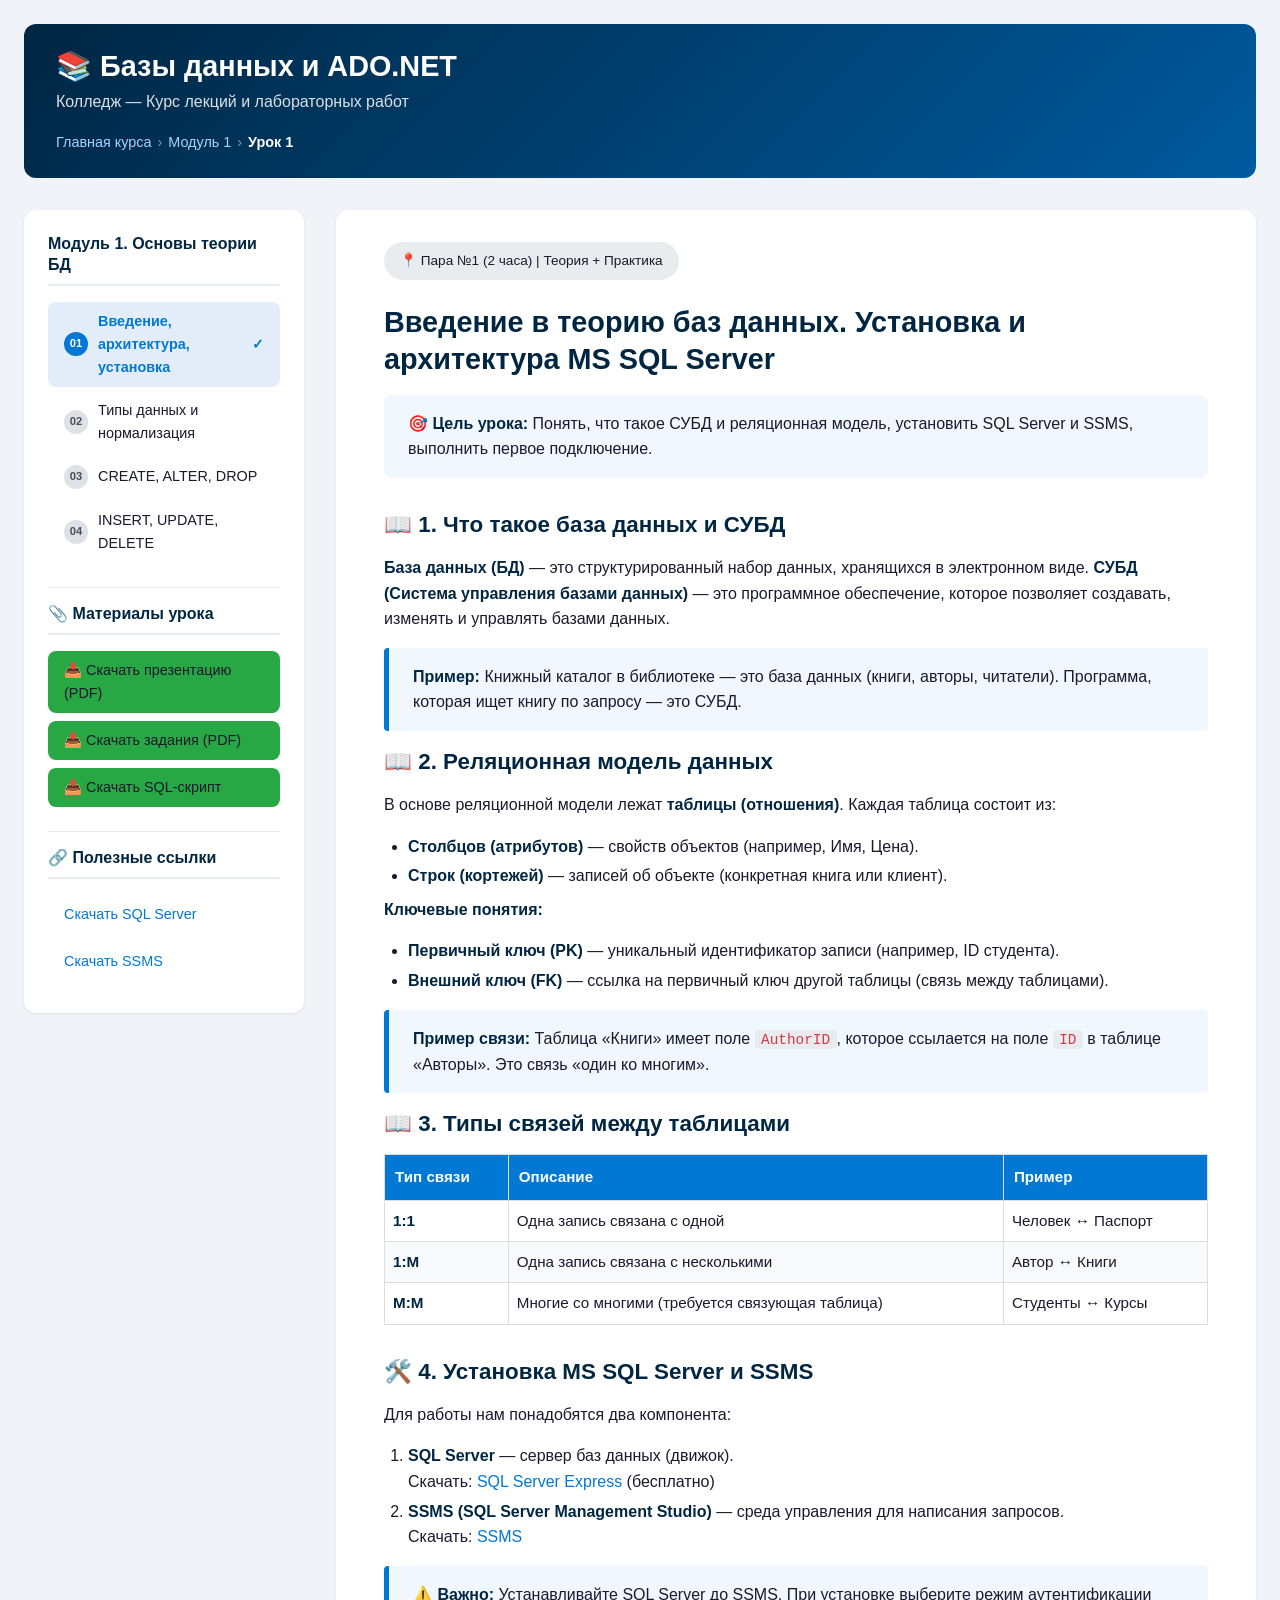
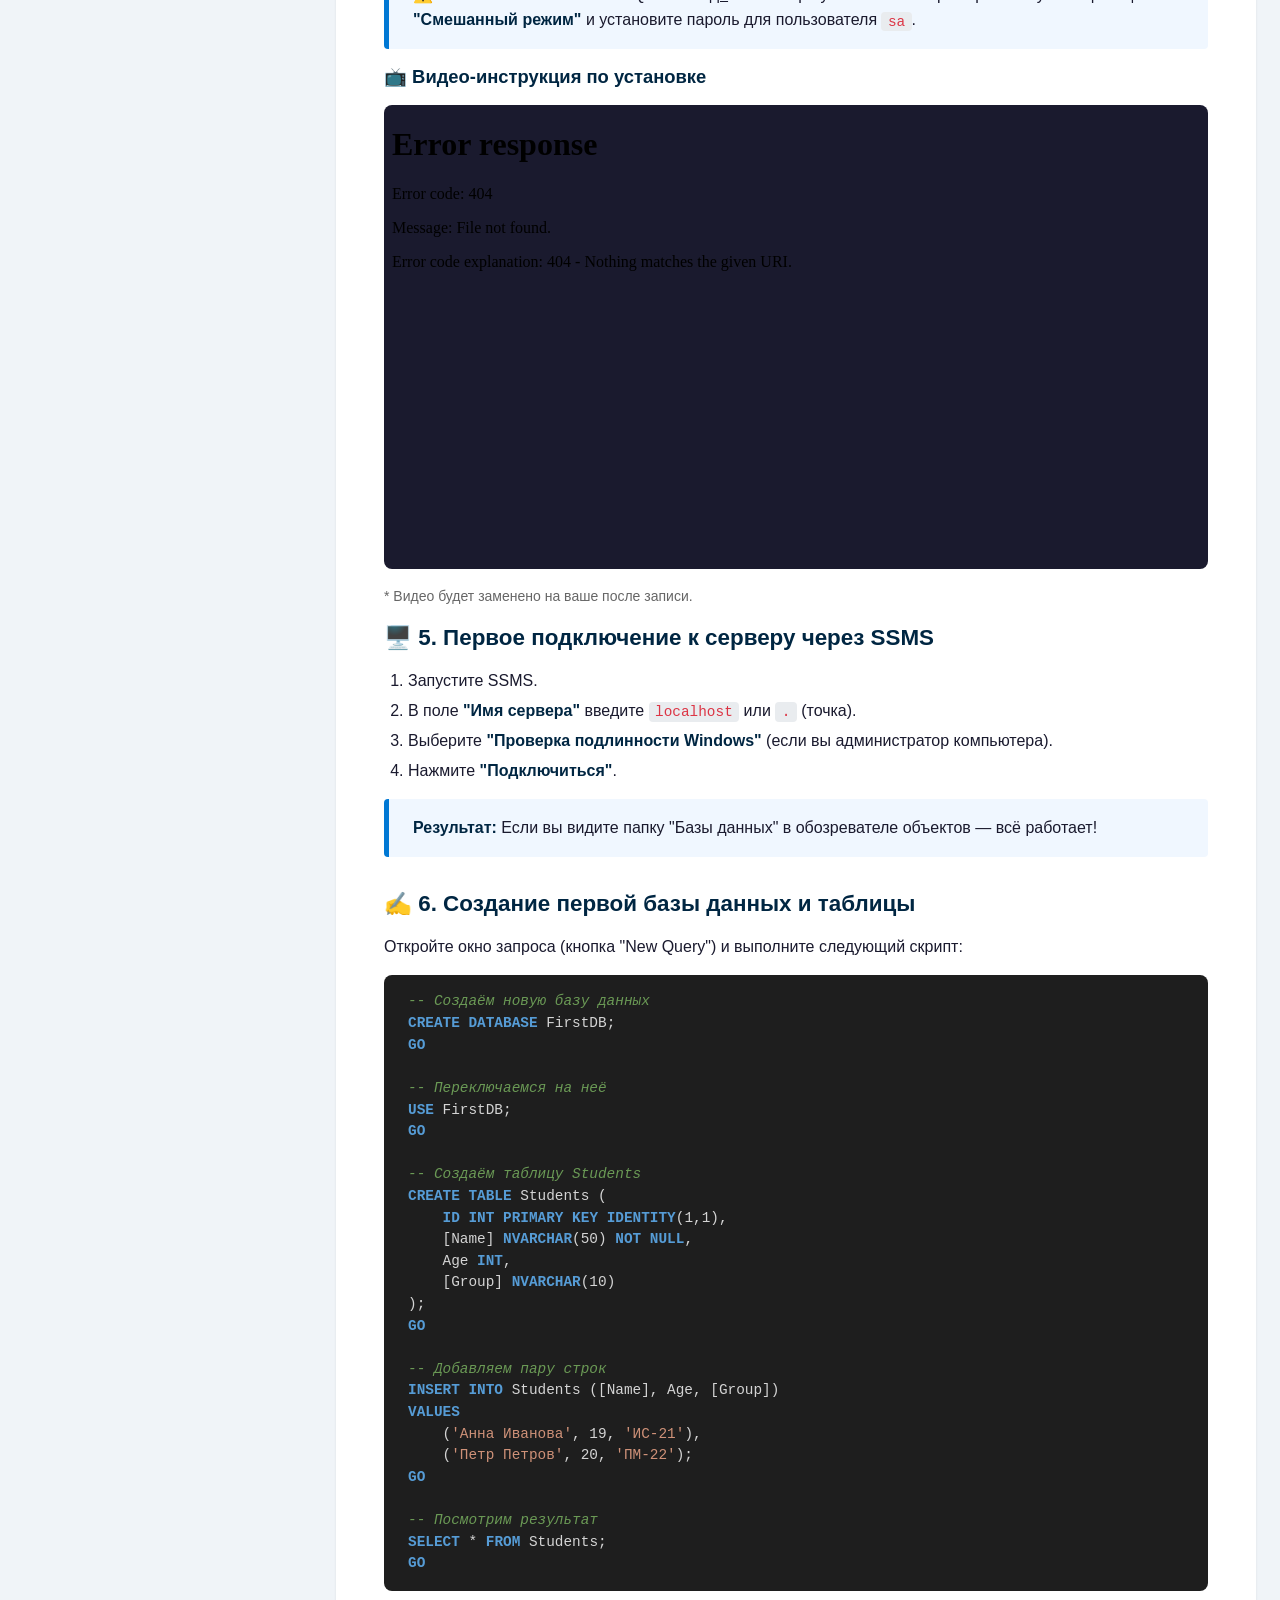
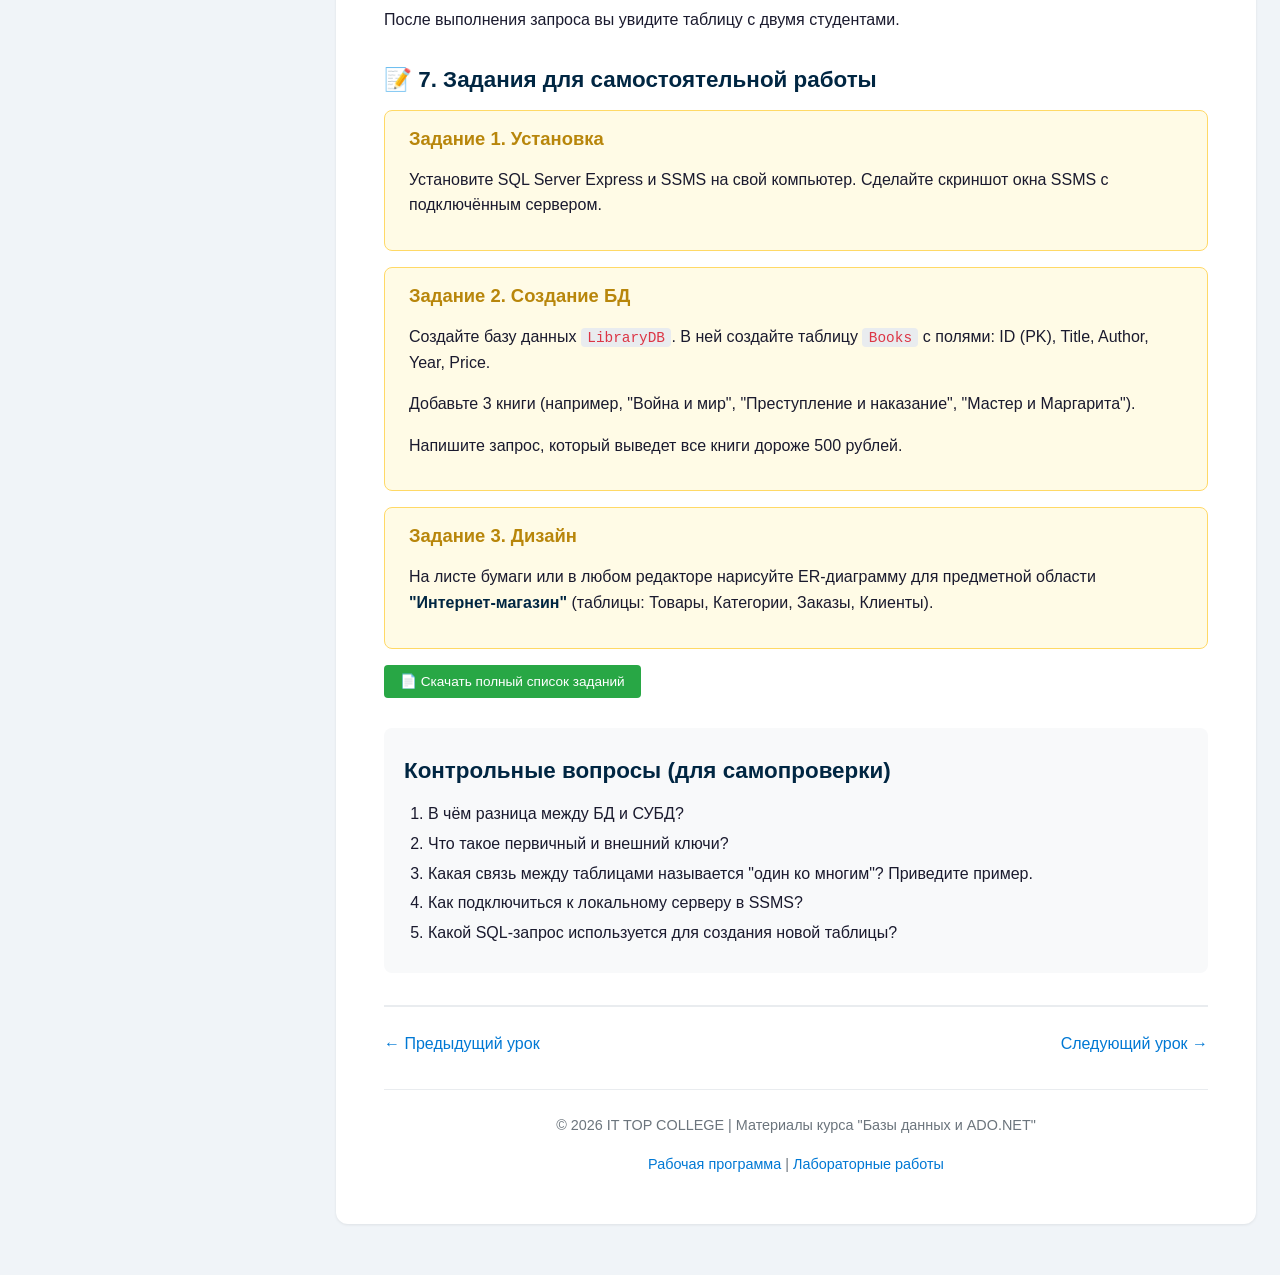
==== course_sql_ado/module_1_intro/lesson_1/index.html @ ef89f955 "add_ado_cource create struct ado net course" ====
<!DOCTYPE html>
<html lang="ru">
<head>
    <meta charset="UTF-8" />
    <meta name="viewport" content="width=device-width, initial-scale=1.0" />
    <title>Урок 1. Введение в теорию БД и установка SQL Server</title>
    <link rel="stylesheet" href="../../../assets/css/main.css" />
    
</head>
<body>

    <div class="course-container">
        <!-- Шапка курса -->
        <header class="course-header">
            <div class="header-content">
                <h1>📚 Базы данных и ADO.NET</h1>
                <p class="subtitle">Колледж — Курс лекций и лабораторных работ</p>
                <nav class="breadcrumb">
                    <a href="../../index.html">Главная курса</a>
                    <span>›</span>
                    <a href="/kolledj/course_sql_ado/module_1_intro/index.html">Модуль 1</a>
                    <span>›</span>
                    <span class="current">Урок 1</span>
                </nav>
            </div>
        </header>

        <!-- Основной контент -->
        <main class="lesson-content">
            <aside class="lesson-sidebar">
                <div class="module-info">
                    <h3>Модуль 1. Основы теории БД</h3>
                    <ul class="lesson-list">
                        <li class="active">
                            <a href="#">
                                <span class="lesson-num">01</span> Введение, архитектура, установка
                                <span class="badge done">✓</span>
                            </a>
                        </li>
                        <li>
                            <a href="lesson_2/index.html">
                                <span class="lesson-num">02</span> Типы данных и нормализация
                            </a>
                        </li>
                        <li>
                            <a href="#">
                                <span class="lesson-num">03</span> CREATE, ALTER, DROP
                            </a>
                        </li>
                        <li>
                            <a href="#">
                                <span class="lesson-num">04</span> INSERT, UPDATE, DELETE
                            </a>
                        </li>
                    </ul>
                </div>
                <div class="resources-block">
                    <h4>📎 Материалы урока</h4>
                    <ul>
                        <li>
                            <a href="lesson_1_presentation.pdf" class="download-btn" download>
                                📥 Скачать презентацию (PDF)
                            </a>
                        </li>
                        <li>
                            <a href="lesson_1_tasks.pdf" class="download-btn" download>
                                📥 Скачать задания (PDF)
                            </a>
                        </li>
                        <li>
                            <a href="lesson_1_scripts.sql" class="download-btn" download>
                                📥 Скачать SQL-скрипт
                            </a>
                        </li>
                    </ul>
                </div>
                <div class="quick-links">
                    <h4>🔗 Полезные ссылки</h4>
                    <ul>
                        <li><a href="https://www.microsoft.com/ru-ru/sql-server/sql-server-downloads" target="_blank">Скачать SQL Server</a></li>
                        <li><a href="https://docs.microsoft.com/ru-ru/sql/ssms/download-sql-server-management-studio-ssms" target="_blank">Скачать SSMS</a></li>
                    </ul>
                </div>
            </aside>

            <section class="lesson-main">
                <div class="lesson-header">
                    <span class="lesson-progress">📍 Пара №1 (2 часа) | Теория + Практика</span>
                    <h2>Введение в теорию баз данных. Установка и архитектура MS SQL Server</h2>
                    <p class="lesson-goal">
                        <strong>🎯 Цель урока:</strong> Понять, что такое СУБД и реляционная модель, установить SQL Server и SSMS, выполнить первое подключение.
                    </p>
                </div>

                <!-- ====== БЛОК 1. ТЕОРИЯ ====== -->
                <section class="theory-block">
                    <h3>📖 1. Что такое база данных и СУБД</h3>
                    <p>
                        <strong>База данных (БД)</strong> — это структурированный набор данных, хранящихся в электронном виде.
                        <strong>СУБД (Система управления базами данных)</strong> — это программное обеспечение, которое позволяет создавать, изменять и управлять базами данных.
                    </p>
                    <div class="highlight-box">
                        <strong>Пример:</strong> Книжный каталог в библиотеке — это база данных (книги, авторы, читатели). Программа, которая ищет книгу по запросу — это СУБД.
                    </div>

                    <h3>📖 2. Реляционная модель данных</h3>
                    <p>
                        В основе реляционной модели лежат <strong>таблицы (отношения)</strong>. Каждая таблица состоит из:
                    </p>
                    <ul>
                        <li><strong>Столбцов (атрибутов)</strong> — свойств объектов (например, Имя, Цена).</li>
                        <li><strong>Строк (кортежей)</strong> — записей об объекте (конкретная книга или клиент).</li>
                    </ul>
                    <p>
                        <strong>Ключевые понятия:</strong>
                    </p>
                    <ul>
                        <li><strong>Первичный ключ (PK)</strong> — уникальный идентификатор записи (например, ID студента).</li>
                        <li><strong>Внешний ключ (FK)</strong> — ссылка на первичный ключ другой таблицы (связь между таблицами).</li>
                    </ul>
                    <div class="highlight-box">
                        <strong>Пример связи:</strong> Таблица «Книги» имеет поле <code>AuthorID</code>, которое ссылается на поле <code>ID</code> в таблице «Авторы». Это связь «один ко многим».
                    </div>

                    <h3>📖 3. Типы связей между таблицами</h3>
                    <table style="width:100%; border-collapse: collapse; margin:15px 0;">
                        <thead style="background:#0078d4; color:white;">
                            <tr><th style="padding:10px; border:1px solid #ddd;">Тип связи</th><th style="padding:10px; border:1px solid #ddd;">Описание</th><th style="padding:10px; border:1px solid #ddd;">Пример</th></tr>
                        </thead>
                        <tbody>
                            <tr><td style="padding:8px; border:1px solid #ddd;"><strong>1:1</strong></td><td style="padding:8px; border:1px solid #ddd;">Одна запись связана с одной</td><td style="padding:8px; border:1px solid #ddd;">Человек ↔ Паспорт</td></tr>
                            <tr><td style="padding:8px; border:1px solid #ddd;"><strong>1:M</strong></td><td style="padding:8px; border:1px solid #ddd;">Одна запись связана с несколькими</td><td style="padding:8px; border:1px solid #ddd;">Автор ↔ Книги</td></tr>
                            <tr><td style="padding:8px; border:1px solid #ddd;"><strong>M:M</strong></td><td style="padding:8px; border:1px solid #ddd;">Многие со многими (требуется связующая таблица)</td><td style="padding:8px; border:1px solid #ddd;">Студенты ↔ Курсы</td></tr>
                        </tbody>
                    </table>
                </section>

                <!-- ====== БЛОК 2. ПРАКТИКА УСТАНОВКИ ====== -->
                <section class="practice-block">
                    <h3>🛠️ 4. Установка MS SQL Server и SSMS</h3>
                    <p>
                        Для работы нам понадобятся два компонента:
                    </p>
                    <ol>
                        <li>
                            <strong>SQL Server</strong> — сервер баз данных (движок).<br />
                            Скачать: <a href="https://www.microsoft.com/ru-ru/sql-server/sql-server-downloads" target="_blank">SQL Server Express</a> (бесплатно)
                        </li>
                        <li>
                            <strong>SSMS (SQL Server Management Studio)</strong> — среда управления для написания запросов.<br />
                            Скачать: <a href="https://docs.microsoft.com/ru-ru/sql/ssms/download-sql-server-management-studio-ssms" target="_blank">SSMS</a>
                        </li>
                    </ol>
                    <div class="highlight-box">
                        <strong>⚠️ Важно:</strong> Устанавливайте SQL Server <u>до</u> SSMS. При установке выберите режим аутентификации <strong>"Смешанный режим"</strong> и установите пароль для пользователя <code>sa</code>.
                    </div>

                    <!-- Видео-инструкция (пример вставки с YouTube) -->
                    <h4>📺 Видео-инструкция по установке</h4>
                    <div class="video-container">
                        <!-- Здесь вставьте iframe с вашим видео, например с YouTube -->
                        <iframe 
                            src="../../../docs/video/smss_install.mp4" 
                            title="Установка SQL Server и SSMS"
                            frameborder="0" 
                            allow="accelerometer; autoplay; clipboard-write; encrypted-media; gyroscope; picture-in-picture" 
                            allowfullscreen>
                        </iframe>
                    </div>
                    <p style="font-size:14px; color:#666;">* Видео будет заменено на ваше после записи.</p>

                    <h3>🖥️ 5. Первое подключение к серверу через SSMS</h3>
                    <ol>
                        <li>Запустите SSMS.</li>
                        <li>В поле <strong>"Имя сервера"</strong> введите <code>localhost</code> или <code>.</code> (точка).</li>
                        <li>Выберите <strong>"Проверка подлинности Windows"</strong> (если вы администратор компьютера).</li>
                        <li>Нажмите <strong>"Подключиться"</strong>.</li>
                    </ol>
                    <div class="highlight-box">
                        <strong>Результат:</strong> Если вы видите папку "Базы данных" в обозревателе объектов — всё работает!
                    </div>
                </section>

                <!-- ====== БЛОК 3. ПЕРВЫЙ SQL-СКРИПТ ====== -->
                <section class="code-block-section">
                    <h3>✍️ 6. Создание первой базы данных и таблицы</h3>
                    <p>
                        Откройте окно запроса (кнопка "New Query") и выполните следующий скрипт:
                    </p>
                    <div class="code-block">
                        <pre><code><span class="sql-comment">-- Создаём новую базу данных</span>
<span class="sql-keyword">CREATE DATABASE</span> FirstDB;
<span class="sql-keyword">GO</span>

<span class="sql-comment">-- Переключаемся на неё</span>
<span class="sql-keyword">USE</span> FirstDB;
<span class="sql-keyword">GO</span>

<span class="sql-comment">-- Создаём таблицу Students</span>
<span class="sql-keyword">CREATE TABLE</span> Students (
    <span class="sql-keyword">ID</span> <span class="sql-keyword">INT</span> <span class="sql-keyword">PRIMARY KEY</span> <span class="sql-keyword">IDENTITY</span>(1,1),
    [Name] <span class="sql-keyword">NVARCHAR</span>(50) <span class="sql-keyword">NOT NULL</span>,
    Age <span class="sql-keyword">INT</span>,
    [Group] <span class="sql-keyword">NVARCHAR</span>(10)
);
<span class="sql-keyword">GO</span>

<span class="sql-comment">-- Добавляем пару строк</span>
<span class="sql-keyword">INSERT INTO</span> Students ([Name], Age, [Group])
<span class="sql-keyword">VALUES</span> 
    (<span class="sql-string">'Анна Иванова'</span>, 19, <span class="sql-string">'ИС-21'</span>),
    (<span class="sql-string">'Петр Петров'</span>, 20, <span class="sql-string">'ПМ-22'</span>);
<span class="sql-keyword">GO</span>

<span class="sql-comment">-- Посмотрим результат</span>
<span class="sql-keyword">SELECT</span> * <span class="sql-keyword">FROM</span> Students;
<span class="sql-keyword">GO</span></code></pre>
                    </div>
                    <p>
                        После выполнения запроса вы увидите таблицу с двумя студентами.
                    </p>
                </section>

                <!-- ====== БЛОК 4. ЗАДАНИЯ ====== -->
                <section class="tasks-block">
                    <h3>📝 7. Задания для самостоятельной работы</h3>
                    <div class="task-card">
                        <h4>Задание 1. Установка</h4>
                        <p>Установите SQL Server Express и SSMS на свой компьютер. Сделайте скриншот окна SSMS с подключённым сервером.</p>
                    </div>
                    <div class="task-card">
                        <h4>Задание 2. Создание БД</h4>
                        <p>Создайте базу данных <code>LibraryDB</code>. В ней создайте таблицу <code>Books</code> с полями: ID (PK), Title, Author, Year, Price.</p>
                        <p>Добавьте 3 книги (например, "Война и мир", "Преступление и наказание", "Мастер и Маргарита").</p>
                        <p>Напишите запрос, который выведет все книги дороже 500 рублей.</p>
                    </div>
                    <div class="task-card">
                        <h4>Задание 3. Дизайн</h4>
                        <p>На листе бумаги или в любом редакторе нарисуйте ER-диаграмму для предметной области <strong>"Интернет-магазин"</strong> (таблицы: Товары, Категории, Заказы, Клиенты).</p>
                    </div>
                    <p style="margin-top:15px;">
                        <a href="tasks.html" class="download-btn" download>📄 Скачать полный список заданий</a>
                    </p>
                </section>

                <!-- ====== БЛОК 5. КОНТРОЛЬНЫЕ ВОПРОСЫ ====== -->
                <section class="quiz-block" style="background:#f8f9fa; padding:20px; border-radius:8px; margin-top:30px;">
                    <h3>Контрольные вопросы (для самопроверки)</h3>
                    <ol>
                        <li>В чём разница между БД и СУБД?</li>
                        <li>Что такое первичный и внешний ключи?</li>
                        <li>Какая связь между таблицами называется "один ко многим"? Приведите пример.</li>
                        <li>Как подключиться к локальному серверу в SSMS?</li>
                        <li>Какой SQL-запрос используется для создания новой таблицы?</li>
                    </ol>
                </section>

                <!-- ====== НАВИГАЦИЯ ====== -->
                <div class="nav-buttons">
                    <a href="#" class="disabled">← Предыдущий урок</a>
                    <a href="/kolledj/course_sql_ado/module_1_intro/lesson_2/index.html">Следующий урок →</a>
                </div>

                <!-- ====== ПОДВАЛ ====== -->
                <footer class="lesson-footer">
                    <p>© 2026 IT TOP COLLEGE | Материалы курса "Базы данных и ADO.NET"</p>
                    <p>
                        <a href="/kolledj/course_sql_ado/syllabus.html">Рабочая программа</a> |
                        <a href="/kolledj/course_sql_ado/labs/index.html">Лабораторные работы</a>
                    </p>
                </footer>
            </section>
        </main>
    </div>

</body>
</html>
---- assets/css/main.css ----
/* ========================================
   MAIN.CSS — Единый файл стилей
   Импортирует все компоненты
   ======================================== */

/* 1. Базовые настройки */
@import 'base/variables.css';
@import 'base/reset.css';
@import 'base/typography.css';

/* 2. Компоненты */
@import 'components/header.css';
@import 'components/footer.css';
@import 'components/buttons.css';
@import 'components/cards.css';
@import 'components/sidebar.css';
@import 'components/code-blocks.css';
@import 'components/alerts.css';
@import 'components/tables.css';
@import 'components/neo-card.css';        /* ← НОВОЕ */

/* 3. Layouts */
@import 'layouts/grid.css';
@import 'layouts/navigation.css';
@import 'layouts/responsive.css';

/* 4. Стили страниц */
@import 'pages/course-home.css';
@import 'pages/lesson.css';
@import 'pages/module.css';
@import 'pages/python-roadmap.css';       /* ← НОВОЕ */

/* 5. Темы */
@import 'themes/dark.css';                /* ← НОВОЕ */

/* ========================================
   Дополнительные глобальные стили
   ======================================== */

/* Скрытие для screen reader */
.sr-only {
    position: absolute;
    width: 1px;
    height: 1px;
    padding: 0;
    margin: -1px;
    overflow: hidden;
    clip: rect(0, 0, 0, 0);
    border: 0;
}

/* Стили для тела с тёмной темой */
body.dark-theme {
    background: #080a12;
    background-image: radial-gradient(ellipse at 20% 50%, #141b2b 0%, #080a12 70%);
    min-height: 100vh;
    display: flex;
    flex-direction: column;
    align-items: center;
    justify-content: center;
    padding: 2rem 1.5rem;
    color: #eef2f6;
}

/* Адаптив для тёмной темы */
@media (max-width: 640px) {
    body.dark-theme .neo-header .brand {
        font-size: 2.6rem;
    }
    body.dark-theme .neo-header .sub {
        font-size: 0.95rem;
        padding: 0.4rem 1.4rem;
    }
    body.dark-theme .neo-card .card-title {
        font-size: 1.5rem;
    }
    body.dark-theme .neo-grid {
        gap: 1.5rem;
    }
    body.dark-theme .neo-card {
        padding: 1.8rem 1.4rem 1.5rem;
        border-radius: 2.2rem;
    }
    body.dark-theme .neo-card .card-icon {
        width: 60px;
        height: 60px;
    }
    body.dark-theme .neo-card .card-icon img {
        width: 40px;
        height: 40px;
    }
}

@media (max-width: 400px) {
    body.dark-theme .neo-header .brand {
        font-size: 2rem;
    }
}
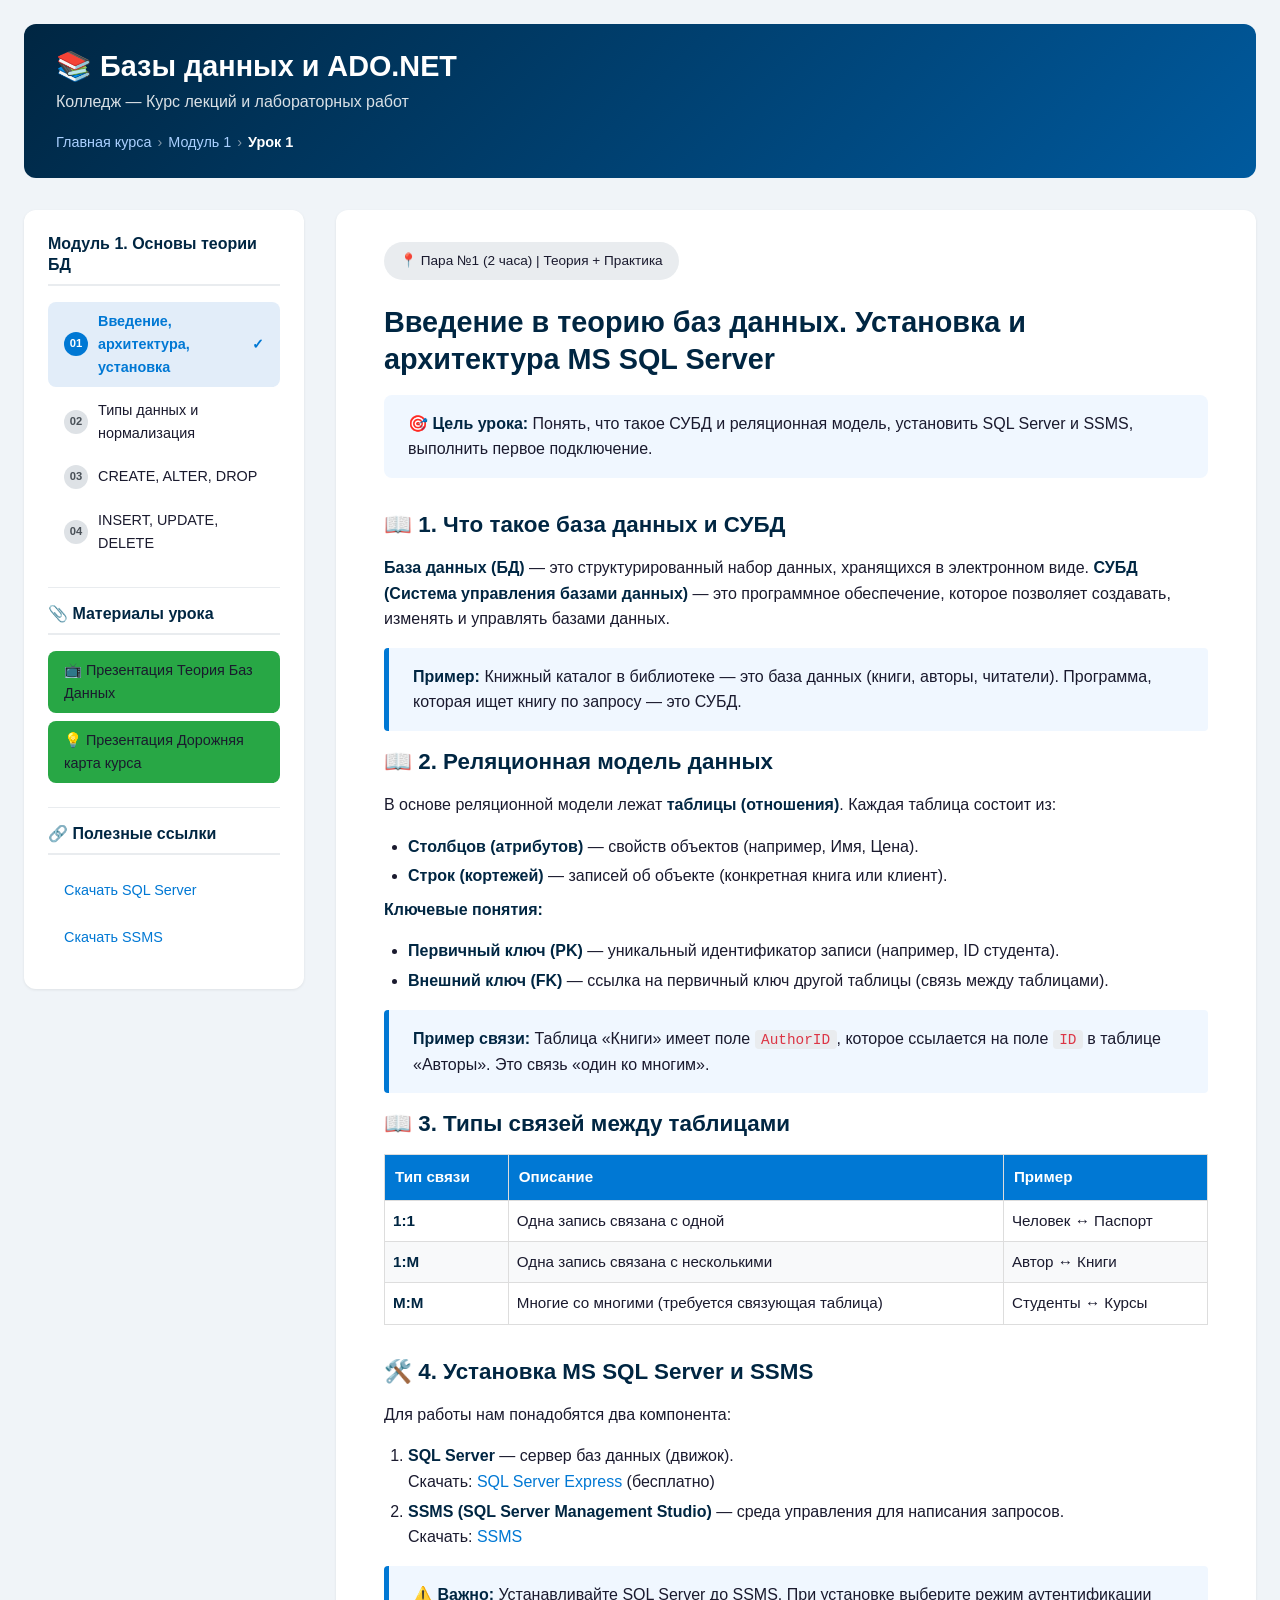
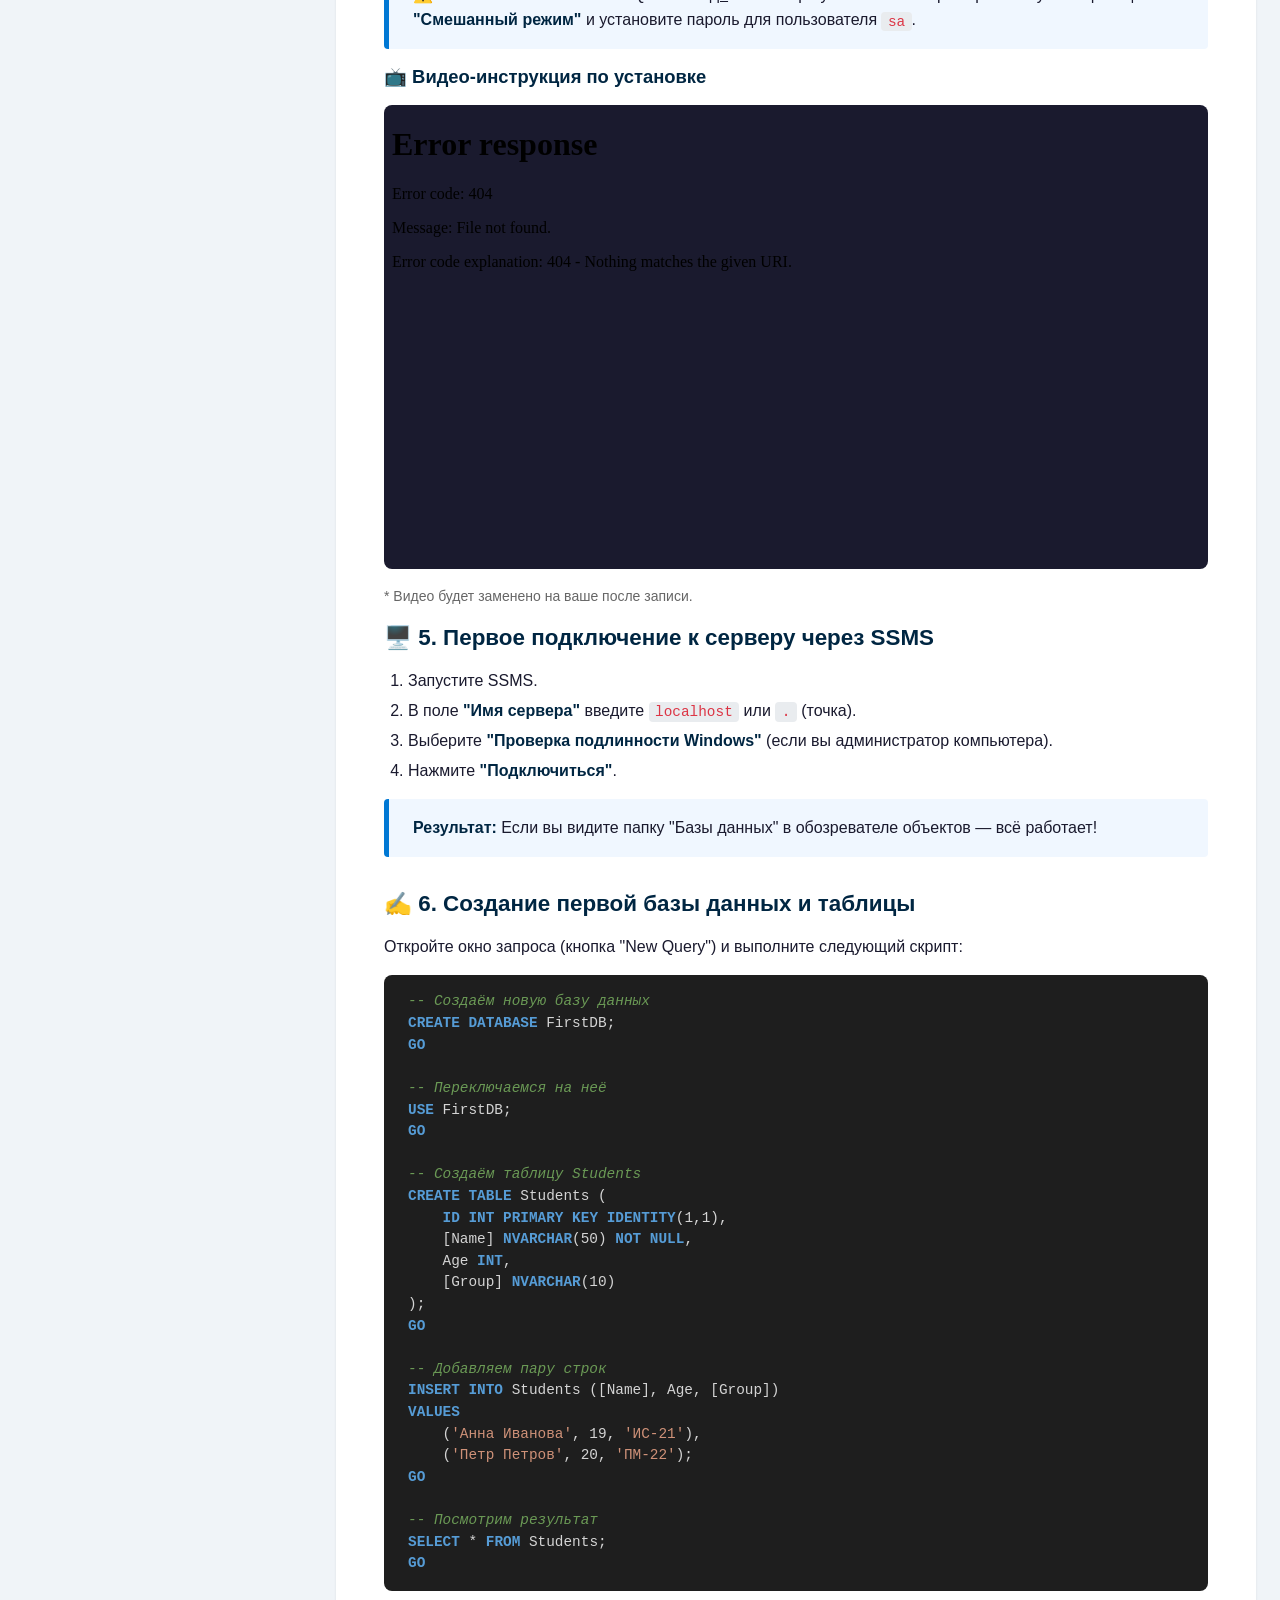
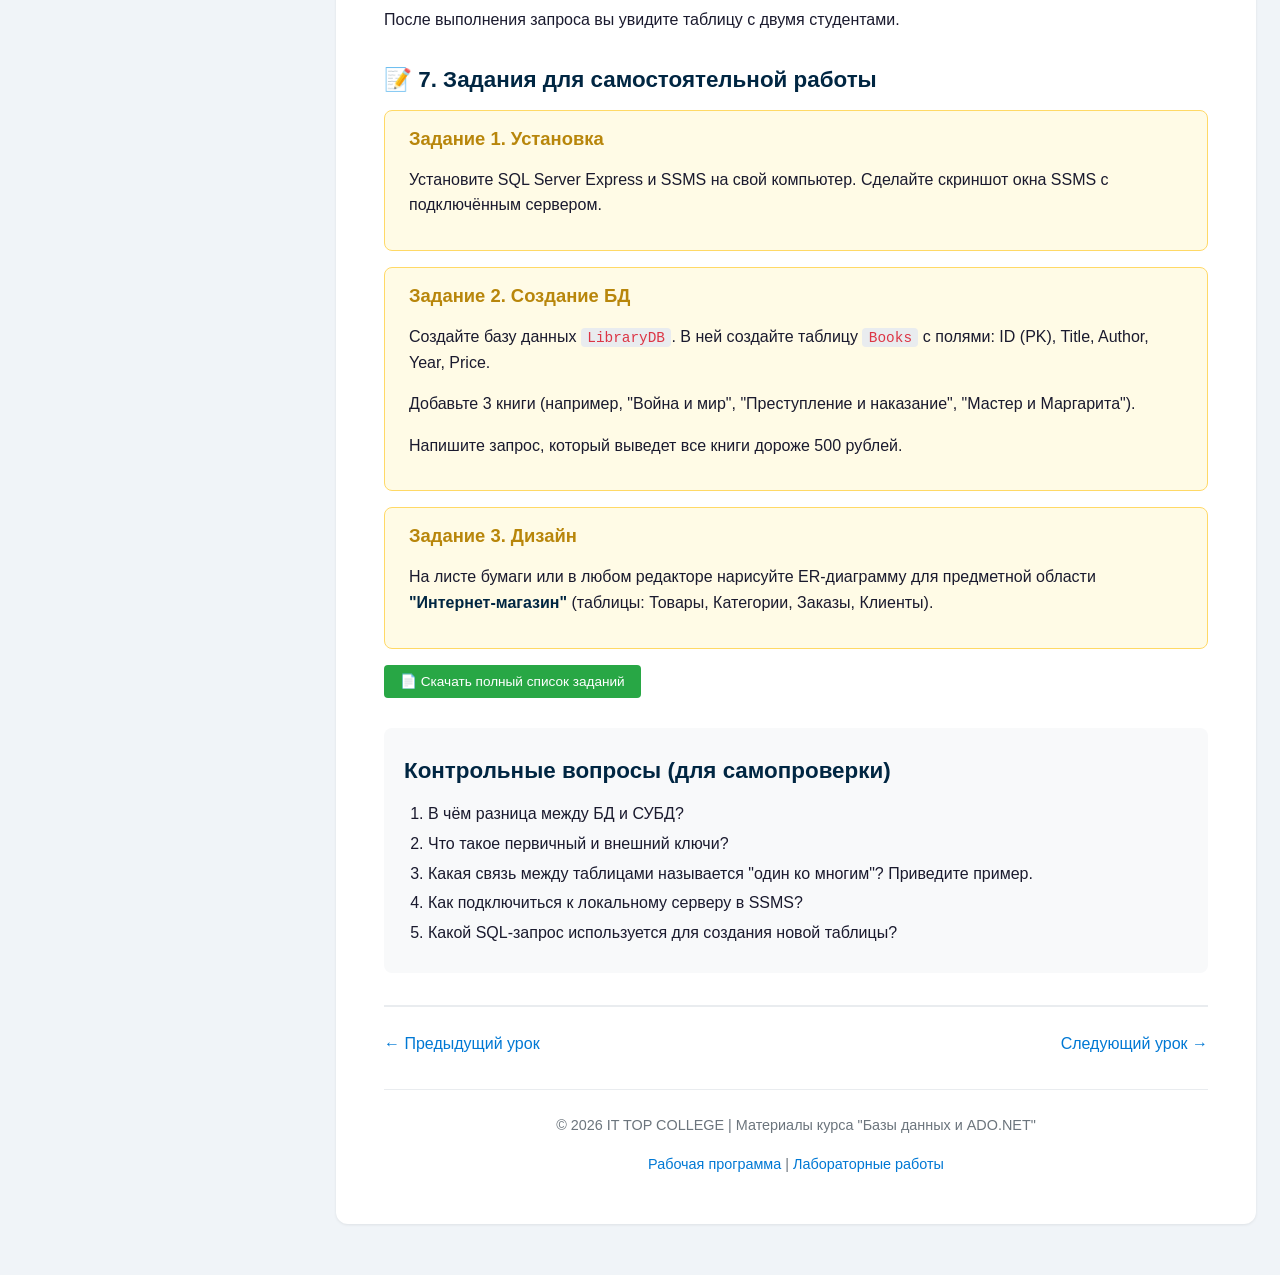
==== commit 0650c532: "add_materials upload presentations" ====
--- a/course_sql_ado/module_1_intro/lesson_1/index.html
+++ b/course_sql_ado/module_1_intro/lesson_1/index.html
@@ -58,20 +58,16 @@
                     <h4>📎 Материалы урока</h4>
                     <ul>
                         <li>
-                            <a href="lesson_1_presentation.pdf" class="download-btn" download>
-                                📥 Скачать презентацию (PDF)
-                            </a>
-                        </li>
-                        <li>
-                            <a href="lesson_1_tasks.pdf" class="download-btn" download>
-                                📥 Скачать задания (PDF)
-                            </a>
-                        </li>
-                        <li>
-                            <a href="lesson_1_scripts.sql" class="download-btn" download>
-                                📥 Скачать SQL-скрипт
-                            </a>
-                        </li>
+                            <a href="../../view/db_start.html" class="download-btn" download>
+                                📺 Презентация Теория Баз Данных
+                            </a>
+                        </li>
+                        <li>
+                            <a href="../../view/db_road_map.html" class="download-btn" download>
+                                💡 Презентация Дорожняя карта курса
+                            </a>
+                        </li>
+                        
                     </ul>
                 </div>
                 <div class="quick-links">
@@ -258,7 +254,7 @@
                 <!-- ====== НАВИГАЦИЯ ====== -->
                 <div class="nav-buttons">
                     <a href="#" class="disabled">← Предыдущий урок</a>
-                    <a href="/kolledj/course_sql_ado/module_1_intro/lesson_2/index.html">Следующий урок →</a>
+                    <a href="lesson_2/index.html">Следующий урок →</a>
                 </div>
 
                 <!-- ====== ПОДВАЛ ====== -->
